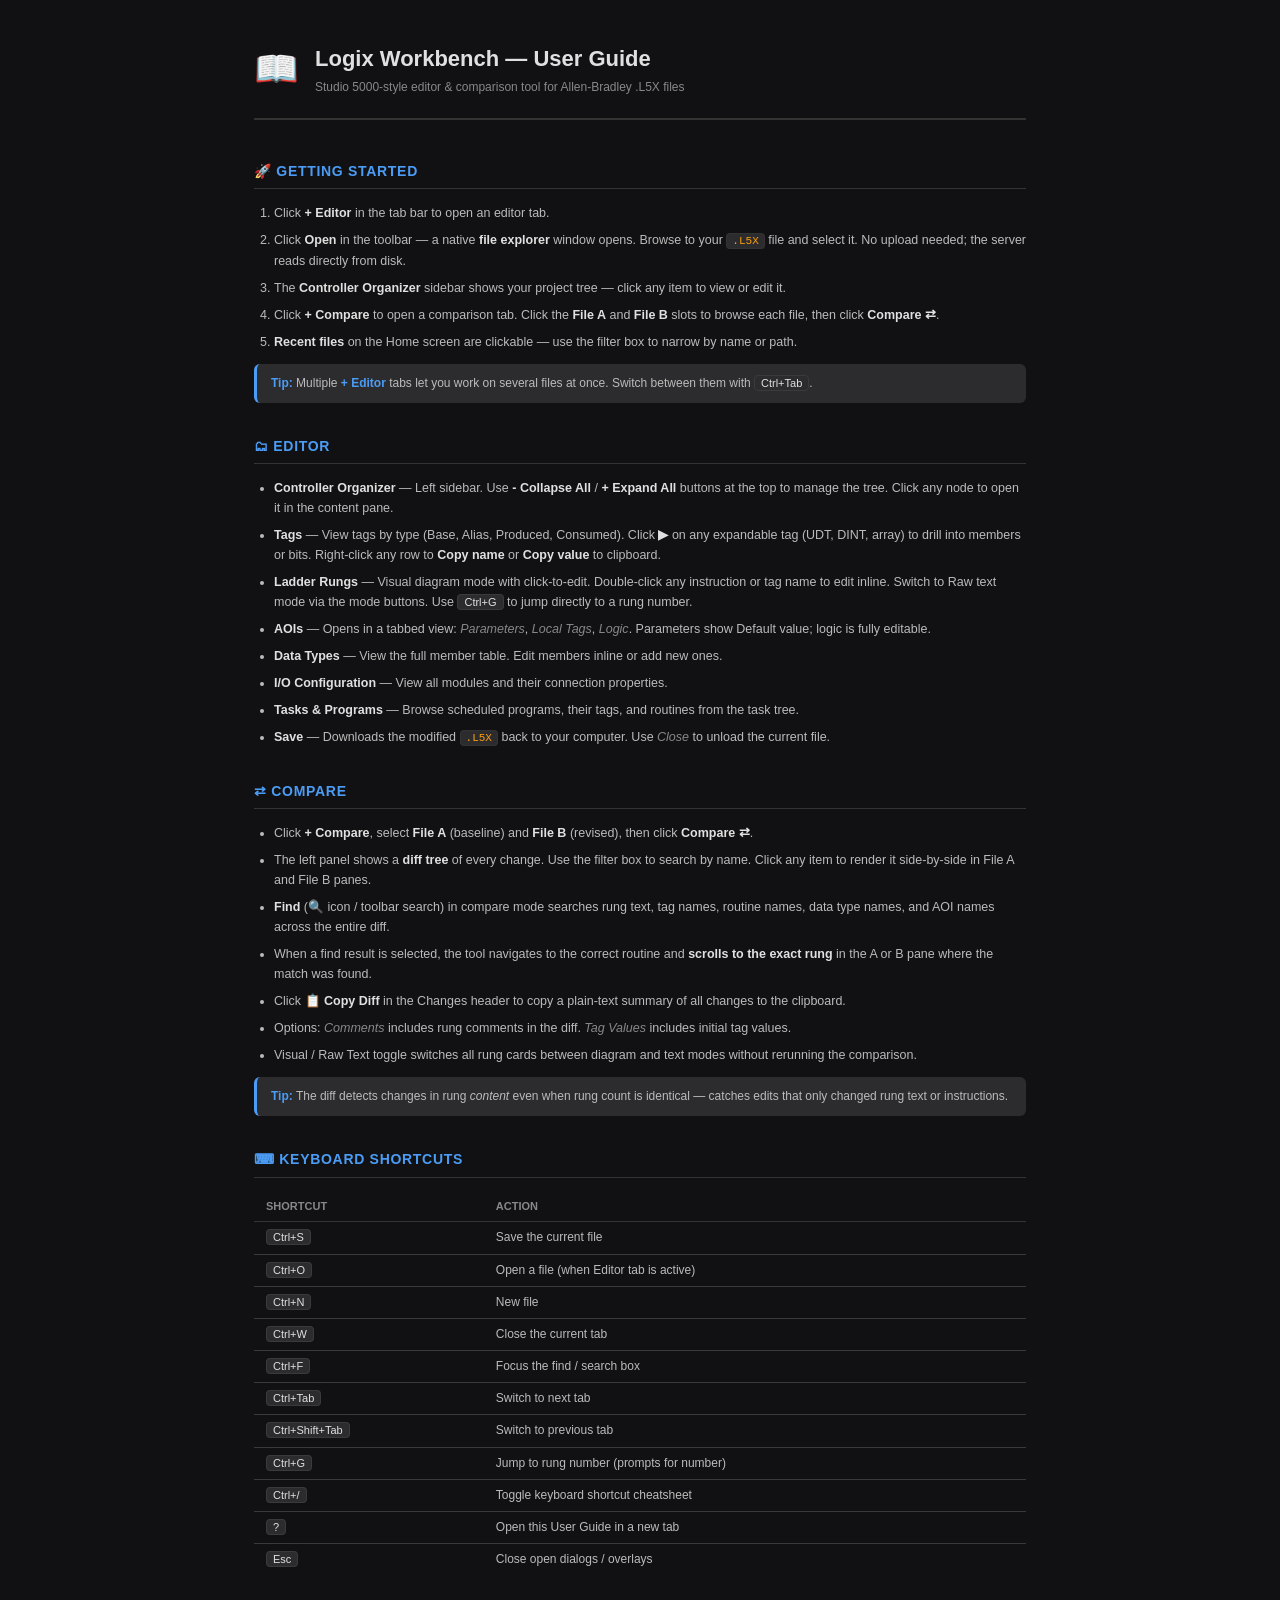
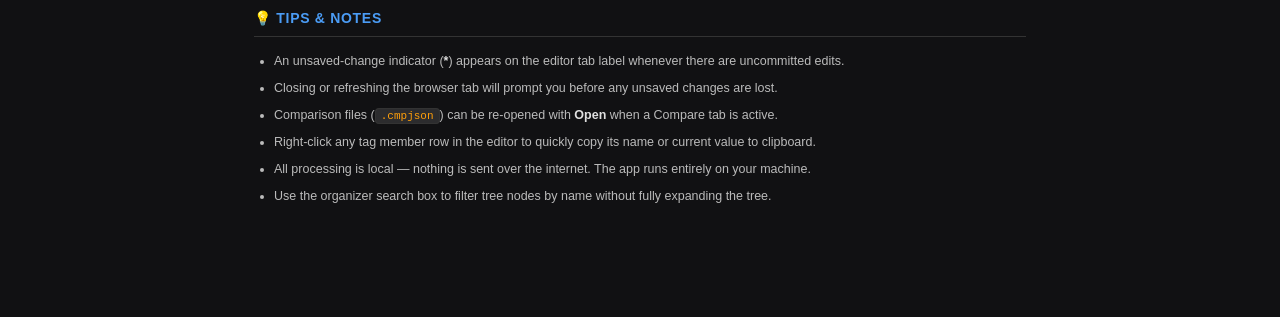
==== frontend/guide.html @ a36ace5b "frontend: user guide page" ====
<!DOCTYPE html>
<html lang="en">
<head>
<meta charset="UTF-8">
<meta name="viewport" content="width=device-width,initial-scale=1">
<title>Logix Workbench — User Guide</title>
<style>
  :root {
    --bg: #111113; --surface1: #1a1a1c; --surface2: #2c2c2e; --surface3: #3a3a3c;
    --border: #333; --text1: #e0e0e0; --text2: #bbb; --text3: #888;
    --accent: #4b9cf5; --green: #34c759; --red: #ff453a; --orange: #ff9f0a;
  }
  * { box-sizing: border-box; margin: 0; padding: 0; }
  body {
    background: var(--bg); color: var(--text1);
    font-family: -apple-system, BlinkMacSystemFont, "Segoe UI", sans-serif;
    font-size: 13px; line-height: 1.6;
  }
  .page { max-width: 820px; margin: 0 auto; padding: 40px 24px 80px; }
  .pageHeader {
    display: flex; align-items: center; gap: 16px; margin-bottom: 40px;
    padding-bottom: 20px; border-bottom: 2px solid var(--border);
  }
  .pageIcon { font-size: 36px; }
  .pageHeader h1 { font-size: 22px; font-weight: 700; }
  .pageHeader p { font-size: 12px; color: var(--text3); margin-top: 2px; }
  section { margin-bottom: 32px; }
  h2 {
    font-size: 14px; font-weight: 700; color: var(--accent);
    padding-bottom: 6px; border-bottom: 1px solid var(--border);
    margin-bottom: 14px; text-transform: uppercase; letter-spacing: .05em;
  }
  ol, ul { padding-left: 20px; }
  li { font-size: 12.5px; color: var(--text2); margin-bottom: 7px; }
  li strong { color: var(--text1); }
  li em { color: var(--text3); }
  table { border-collapse: collapse; width: 100%; font-size: 12px; }
  th { text-align: left; padding: 6px 12px; color: var(--text3); font-weight: 600;
       border-bottom: 1px solid var(--border); font-size: 11px; text-transform: uppercase; }
  td { padding: 6px 12px; color: var(--text2); border-bottom: 1px solid var(--surface3); }
  tr:last-child td { border-bottom: none; }
  kbd {
    background: var(--surface2); border: 1px solid var(--surface3);
    border-radius: 4px; padding: 1px 6px; font-size: 11px;
    font-family: inherit; white-space: nowrap; color: var(--text1);
  }
  .tip {
    background: var(--surface2); border-left: 3px solid var(--accent);
    border-radius: 6px; padding: 10px 14px; font-size: 12px;
    color: var(--text2); margin: 12px 0;
  }
  .tip strong { color: var(--accent); }
  code {
    font-family: "Cascadia Code", "Consolas", monospace; font-size: 11px;
    background: var(--surface2); border: 1px solid var(--border);
    border-radius: 4px; padding: 1px 5px; color: var(--orange);
  }
</style>
</head>
<body>
<div class="page">

  <div class="pageHeader">
    <div class="pageIcon">&#x1F4D6;</div>
    <div>
      <h1>Logix Workbench &mdash; User Guide</h1>
      <p>Studio 5000-style editor &amp; comparison tool for Allen-Bradley .L5X files</p>
    </div>
  </div>

  <!-- ── Getting Started ─────────────────────────────── -->
  <section>
    <h2>&#x1F680; Getting Started</h2>
    <ol>
      <li>Click <strong>+ Editor</strong> in the tab bar to open an editor tab.</li>
      <li>Click <strong>Open</strong> in the toolbar &mdash; a native <strong>file explorer</strong> window opens. Browse to your <code>.L5X</code> file and select it. No upload needed; the server reads directly from disk.</li>
      <li>The <strong>Controller Organizer</strong> sidebar shows your project tree &mdash; click any item to view or edit it.</li>
      <li>Click <strong>+ Compare</strong> to open a comparison tab. Click the <strong>File A</strong> and <strong>File B</strong> slots to browse each file, then click <strong>Compare &#x21c4;</strong>.</li>
      <li><strong>Recent files</strong> on the Home screen are clickable &mdash; use the filter box to narrow by name or path.</li>
    </ol>
    <div class="tip"><strong>Tip:</strong> Multiple <strong>+ Editor</strong> tabs let you work on several files at once. Switch between them with <kbd>Ctrl+Tab</kbd>.</div>
  </section>

  <!-- ── Editor ──────────────────────────────────────── -->
  <section>
    <h2>&#x1F5C2; Editor</h2>
    <ul>
      <li><strong>Controller Organizer</strong> &mdash; Left sidebar. Use <strong>- Collapse All</strong> / <strong>+ Expand All</strong> buttons at the top to manage the tree. Click any node to open it in the content pane.</li>
      <li><strong>Tags</strong> &mdash; View tags by type (Base, Alias, Produced, Consumed). Click <strong>&#x25B6;</strong> on any expandable tag (UDT, DINT, array) to drill into members or bits. Right-click any row to <strong>Copy name</strong> or <strong>Copy value</strong> to clipboard.</li>
      <li><strong>Ladder Rungs</strong> &mdash; Visual diagram mode with click-to-edit. Double-click any instruction or tag name to edit inline. Switch to Raw text mode via the mode buttons. Use <kbd>Ctrl+G</kbd> to jump directly to a rung number.</li>
      <li><strong>AOIs</strong> &mdash; Opens in a tabbed view: <em>Parameters</em>, <em>Local Tags</em>, <em>Logic</em>. Parameters show Default value; logic is fully editable.</li>
      <li><strong>Data Types</strong> &mdash; View the full member table. Edit members inline or add new ones.</li>
      <li><strong>I/O Configuration</strong> &mdash; View all modules and their connection properties.</li>
      <li><strong>Tasks &amp; Programs</strong> &mdash; Browse scheduled programs, their tags, and routines from the task tree.</li>
      <li><strong>Save</strong> &mdash; Downloads the modified <code>.L5X</code> back to your computer. Use <em>Close</em> to unload the current file.</li>
    </ul>
  </section>

  <!-- ── Compare ─────────────────────────────────────── -->
  <section>
    <h2>&#x21c4; Compare</h2>
    <ul>
      <li>Click <strong>+ Compare</strong>, select <strong>File A</strong> (baseline) and <strong>File B</strong> (revised), then click <strong>Compare &#x21c4;</strong>.</li>
      <li>The left panel shows a <strong>diff tree</strong> of every change. Use the filter box to search by name. Click any item to render it side-by-side in File A and File B panes.</li>
      <li><strong>Find</strong> (&#x1F50D; icon / toolbar search) in compare mode searches rung text, tag names, routine names, data type names, and AOI names across the entire diff.</li>
      <li>When a find result is selected, the tool navigates to the correct routine and <strong>scrolls to the exact rung</strong> in the A or B pane where the match was found.</li>
      <li>Click <strong>&#x1F4CB; Copy Diff</strong> in the Changes header to copy a plain-text summary of all changes to the clipboard.</li>
      <li>Options: <em>Comments</em> includes rung comments in the diff. <em>Tag Values</em> includes initial tag values.</li>
      <li>Visual / Raw Text toggle switches all rung cards between diagram and text modes without rerunning the comparison.</li>
    </ul>
    <div class="tip"><strong>Tip:</strong> The diff detects changes in rung <em>content</em> even when rung count is identical &mdash; catches edits that only changed rung text or instructions.</div>
  </section>

  <!-- ── Keyboard Shortcuts ──────────────────────────── -->
  <section>
    <h2>&#x2328; Keyboard Shortcuts</h2>
    <table>
      <thead><tr><th>Shortcut</th><th>Action</th></tr></thead>
      <tbody>
        <tr><td><kbd>Ctrl+S</kbd></td><td>Save the current file</td></tr>
        <tr><td><kbd>Ctrl+O</kbd></td><td>Open a file (when Editor tab is active)</td></tr>
        <tr><td><kbd>Ctrl+N</kbd></td><td>New file</td></tr>
        <tr><td><kbd>Ctrl+W</kbd></td><td>Close the current tab</td></tr>
        <tr><td><kbd>Ctrl+F</kbd></td><td>Focus the find / search box</td></tr>
        <tr><td><kbd>Ctrl+Tab</kbd></td><td>Switch to next tab</td></tr>
        <tr><td><kbd>Ctrl+Shift+Tab</kbd></td><td>Switch to previous tab</td></tr>
        <tr><td><kbd>Ctrl+G</kbd></td><td>Jump to rung number (prompts for number)</td></tr>
        <tr><td><kbd>Ctrl+/</kbd></td><td>Toggle keyboard shortcut cheatsheet</td></tr>
        <tr><td><kbd>?</kbd></td><td>Open this User Guide in a new tab</td></tr>
        <tr><td><kbd>Esc</kbd></td><td>Close open dialogs / overlays</td></tr>
      </tbody>
    </table>
  </section>

  <!-- ── Tips ────────────────────────────────────────── -->
  <section>
    <h2>&#x1F4A1; Tips &amp; Notes</h2>
    <ul>
      <li>An unsaved-change indicator (<strong>*</strong>) appears on the editor tab label whenever there are uncommitted edits.</li>
      <li>Closing or refreshing the browser tab will prompt you before any unsaved changes are lost.</li>
      <li>Comparison files (<code>.cmpjson</code>) can be re-opened with <strong>Open</strong> when a Compare tab is active.</li>
      <li>Right-click any tag member row in the editor to quickly copy its name or current value to clipboard.</li>
      <li>All processing is local &mdash; nothing is sent over the internet. The app runs entirely on your machine.</li>
      <li>Use the organizer search box to filter tree nodes by name without fully expanding the tree.</li>
    </ul>
  </section>

</div>
</body>
</html>
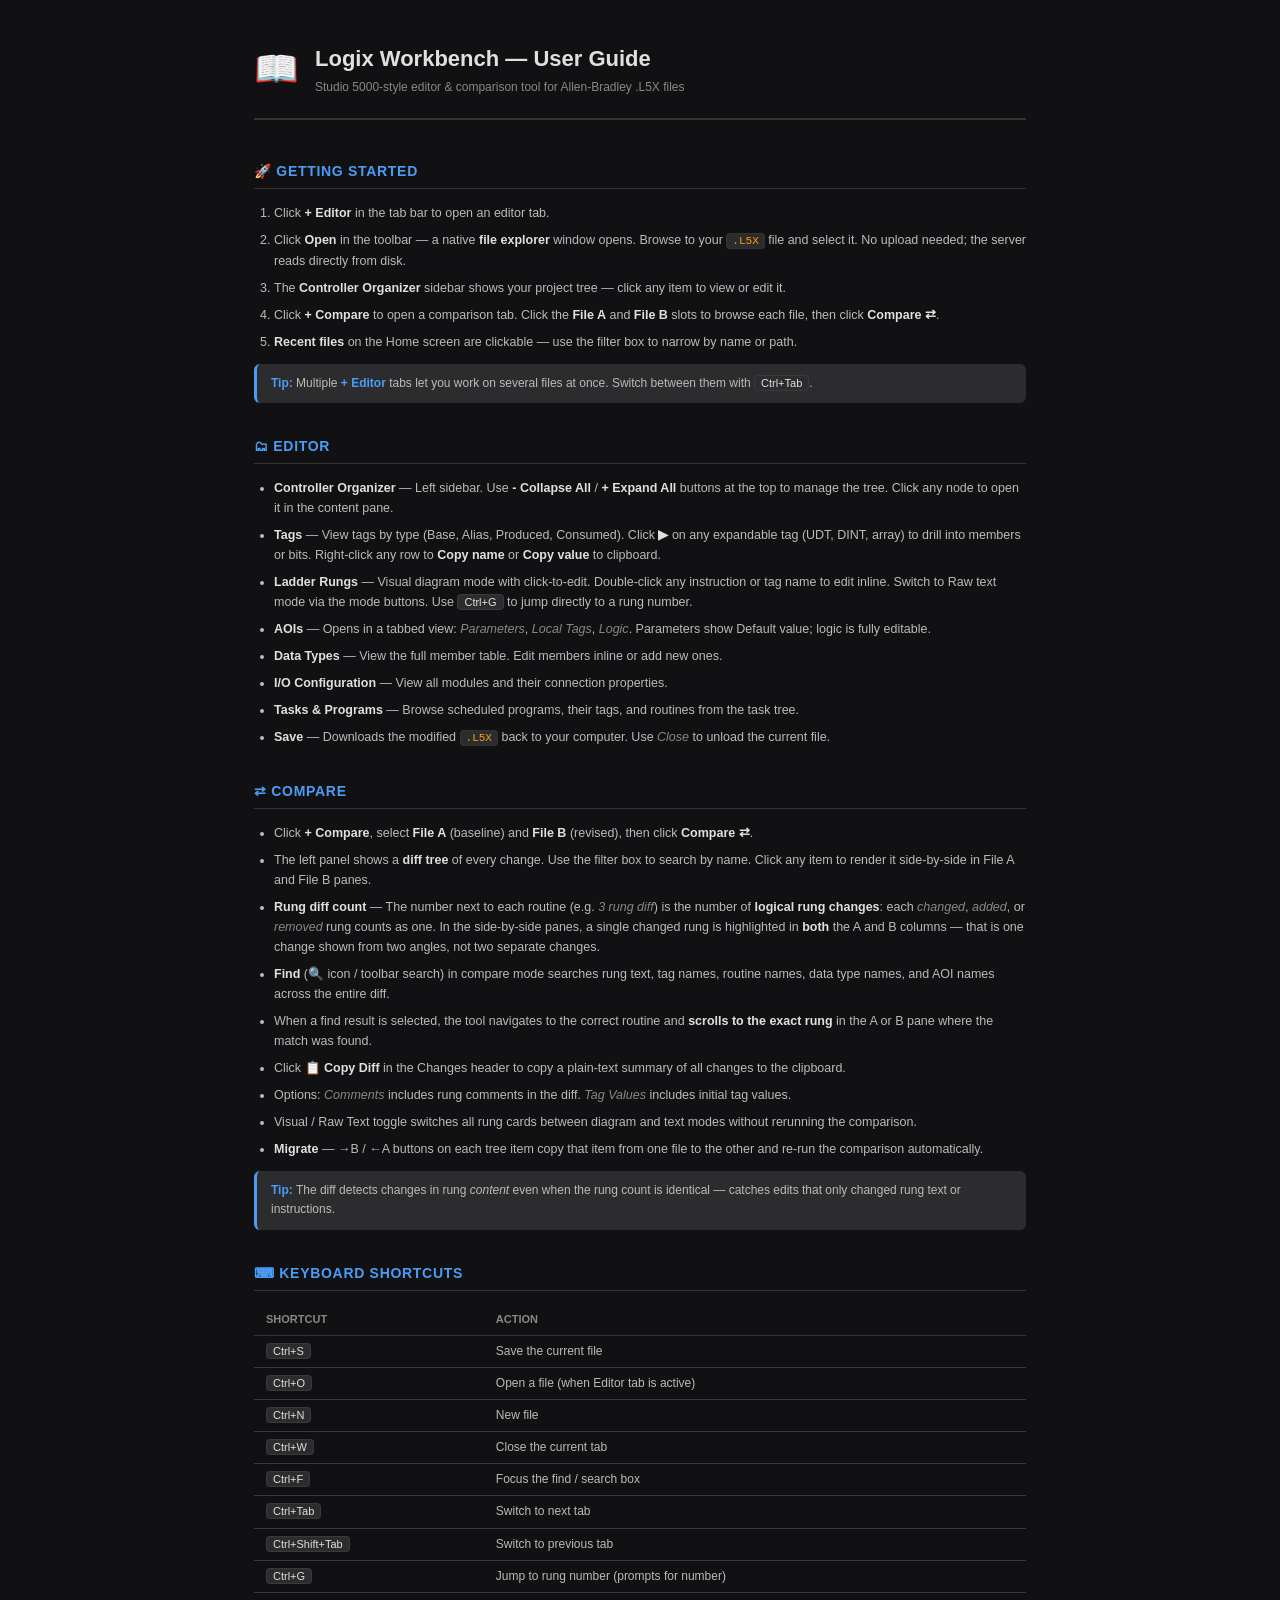
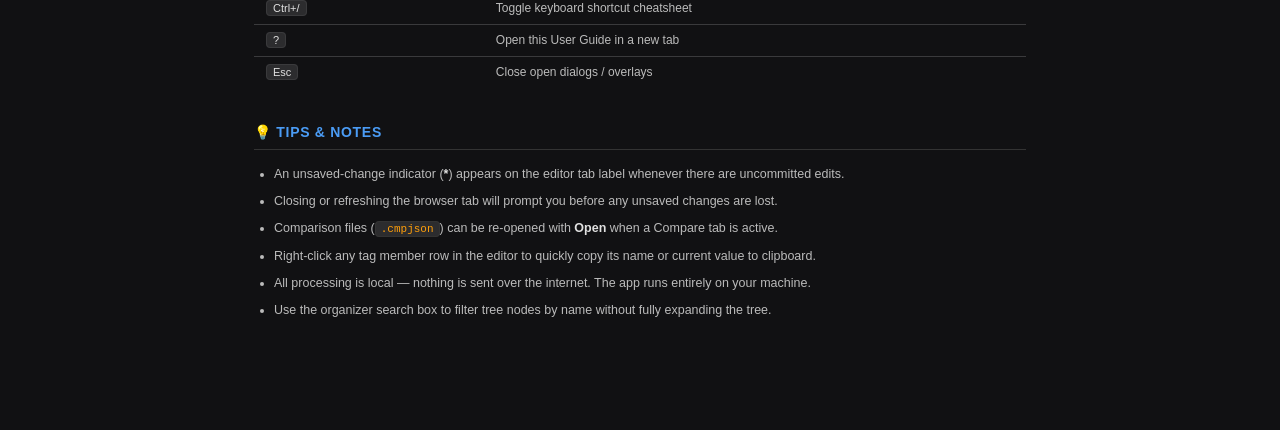
==== commit 0def542a: "fix: frontend/guide.html" ====
--- a/frontend/guide.html
+++ b/frontend/guide.html
@@ -102,13 +102,15 @@
     <ul>
       <li>Click <strong>+ Compare</strong>, select <strong>File A</strong> (baseline) and <strong>File B</strong> (revised), then click <strong>Compare &#x21c4;</strong>.</li>
       <li>The left panel shows a <strong>diff tree</strong> of every change. Use the filter box to search by name. Click any item to render it side-by-side in File A and File B panes.</li>
+      <li><strong>Rung diff count</strong> &mdash; The number next to each routine (e.g. <em>3 rung diff</em>) is the number of <strong>logical rung changes</strong>: each <em>changed</em>, <em>added</em>, or <em>removed</em> rung counts as one. In the side-by-side panes, a single changed rung is highlighted in <strong>both</strong> the A and B columns &mdash; that is one change shown from two angles, not two separate changes.</li>
       <li><strong>Find</strong> (&#x1F50D; icon / toolbar search) in compare mode searches rung text, tag names, routine names, data type names, and AOI names across the entire diff.</li>
       <li>When a find result is selected, the tool navigates to the correct routine and <strong>scrolls to the exact rung</strong> in the A or B pane where the match was found.</li>
       <li>Click <strong>&#x1F4CB; Copy Diff</strong> in the Changes header to copy a plain-text summary of all changes to the clipboard.</li>
       <li>Options: <em>Comments</em> includes rung comments in the diff. <em>Tag Values</em> includes initial tag values.</li>
       <li>Visual / Raw Text toggle switches all rung cards between diagram and text modes without rerunning the comparison.</li>
+      <li><strong>Migrate</strong> &mdash; &#x2192;B / &#x2190;A buttons on each tree item copy that item from one file to the other and re-run the comparison automatically.</li>
     </ul>
-    <div class="tip"><strong>Tip:</strong> The diff detects changes in rung <em>content</em> even when rung count is identical &mdash; catches edits that only changed rung text or instructions.</div>
+    <div class="tip"><strong>Tip:</strong> The diff detects changes in rung <em>content</em> even when the rung count is identical &mdash; catches edits that only changed rung text or instructions.</div>
   </section>
 
   <!-- ── Keyboard Shortcuts ──────────────────────────── -->
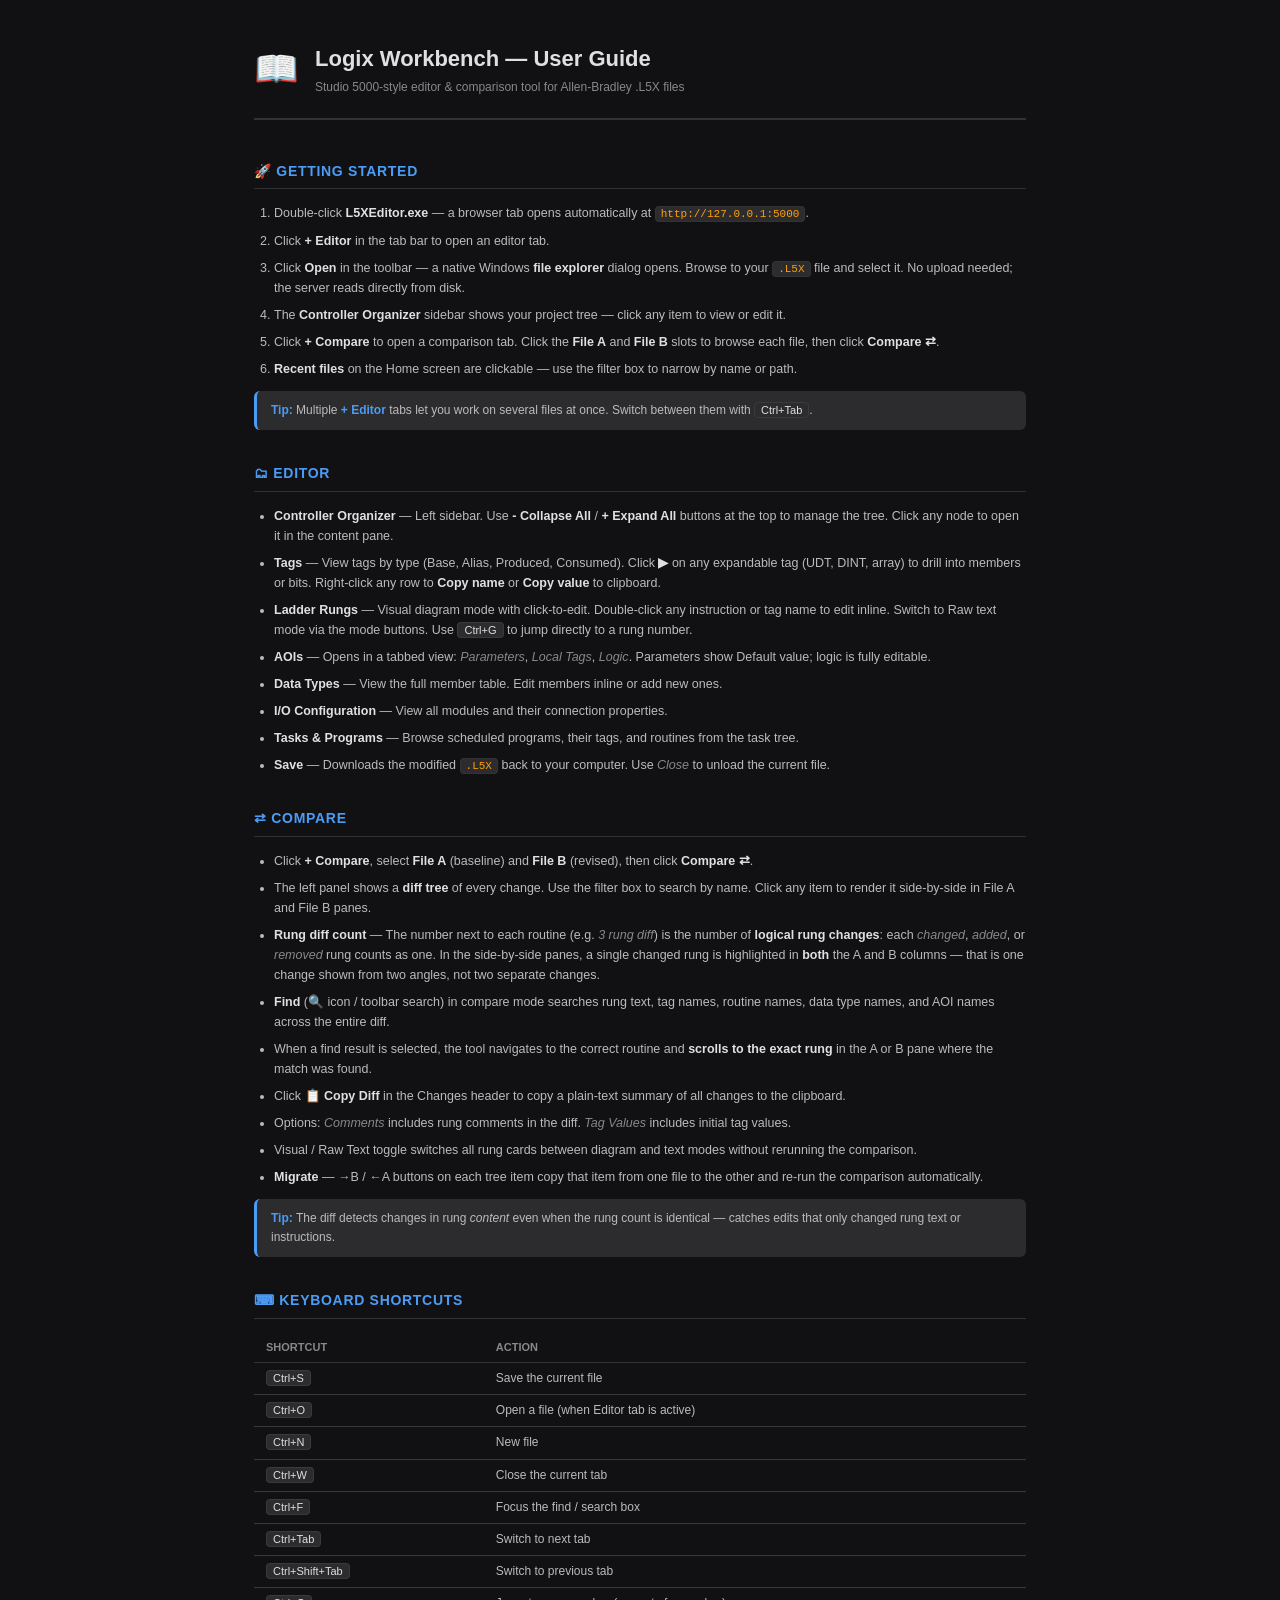
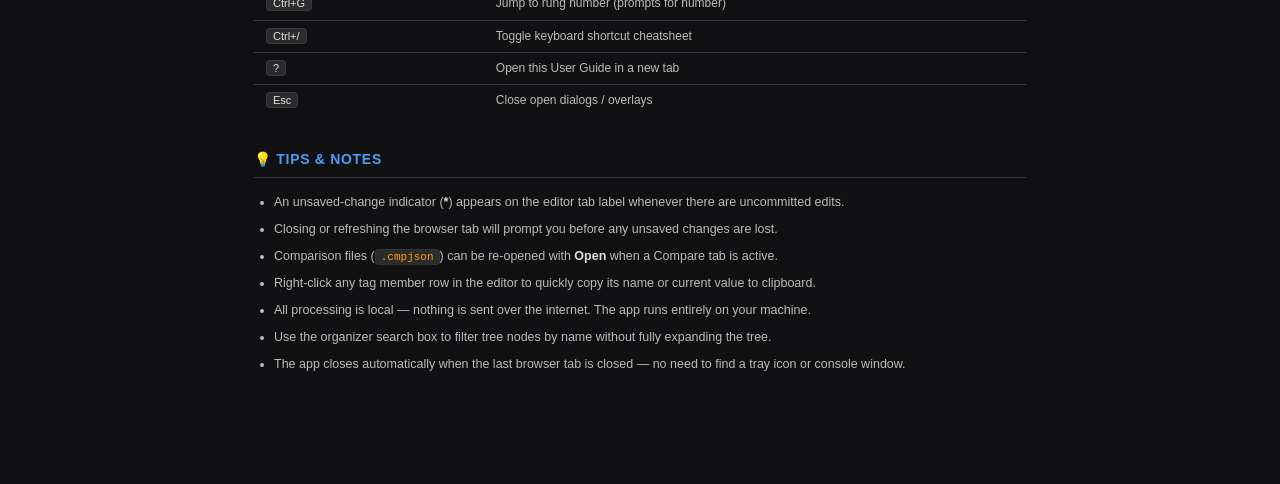
==== commit 94986205: "fix: frontend/guide.html" ====
--- a/frontend/guide.html
+++ b/frontend/guide.html
@@ -72,8 +72,9 @@
   <section>
     <h2>&#x1F680; Getting Started</h2>
     <ol>
+      <li>Double-click <strong>L5XEditor.exe</strong> &mdash; a browser tab opens automatically at <code>http://127.0.0.1:5000</code>.</li>
       <li>Click <strong>+ Editor</strong> in the tab bar to open an editor tab.</li>
-      <li>Click <strong>Open</strong> in the toolbar &mdash; a native <strong>file explorer</strong> window opens. Browse to your <code>.L5X</code> file and select it. No upload needed; the server reads directly from disk.</li>
+      <li>Click <strong>Open</strong> in the toolbar &mdash; a native Windows <strong>file explorer</strong> dialog opens. Browse to your <code>.L5X</code> file and select it. No upload needed; the server reads directly from disk.</li>
       <li>The <strong>Controller Organizer</strong> sidebar shows your project tree &mdash; click any item to view or edit it.</li>
       <li>Click <strong>+ Compare</strong> to open a comparison tab. Click the <strong>File A</strong> and <strong>File B</strong> slots to browse each file, then click <strong>Compare &#x21c4;</strong>.</li>
       <li><strong>Recent files</strong> on the Home screen are clickable &mdash; use the filter box to narrow by name or path.</li>
@@ -144,6 +145,7 @@
       <li>Right-click any tag member row in the editor to quickly copy its name or current value to clipboard.</li>
       <li>All processing is local &mdash; nothing is sent over the internet. The app runs entirely on your machine.</li>
       <li>Use the organizer search box to filter tree nodes by name without fully expanding the tree.</li>
+      <li>The app closes automatically when the last browser tab is closed &mdash; no need to find a tray icon or console window.</li>
     </ul>
   </section>
 
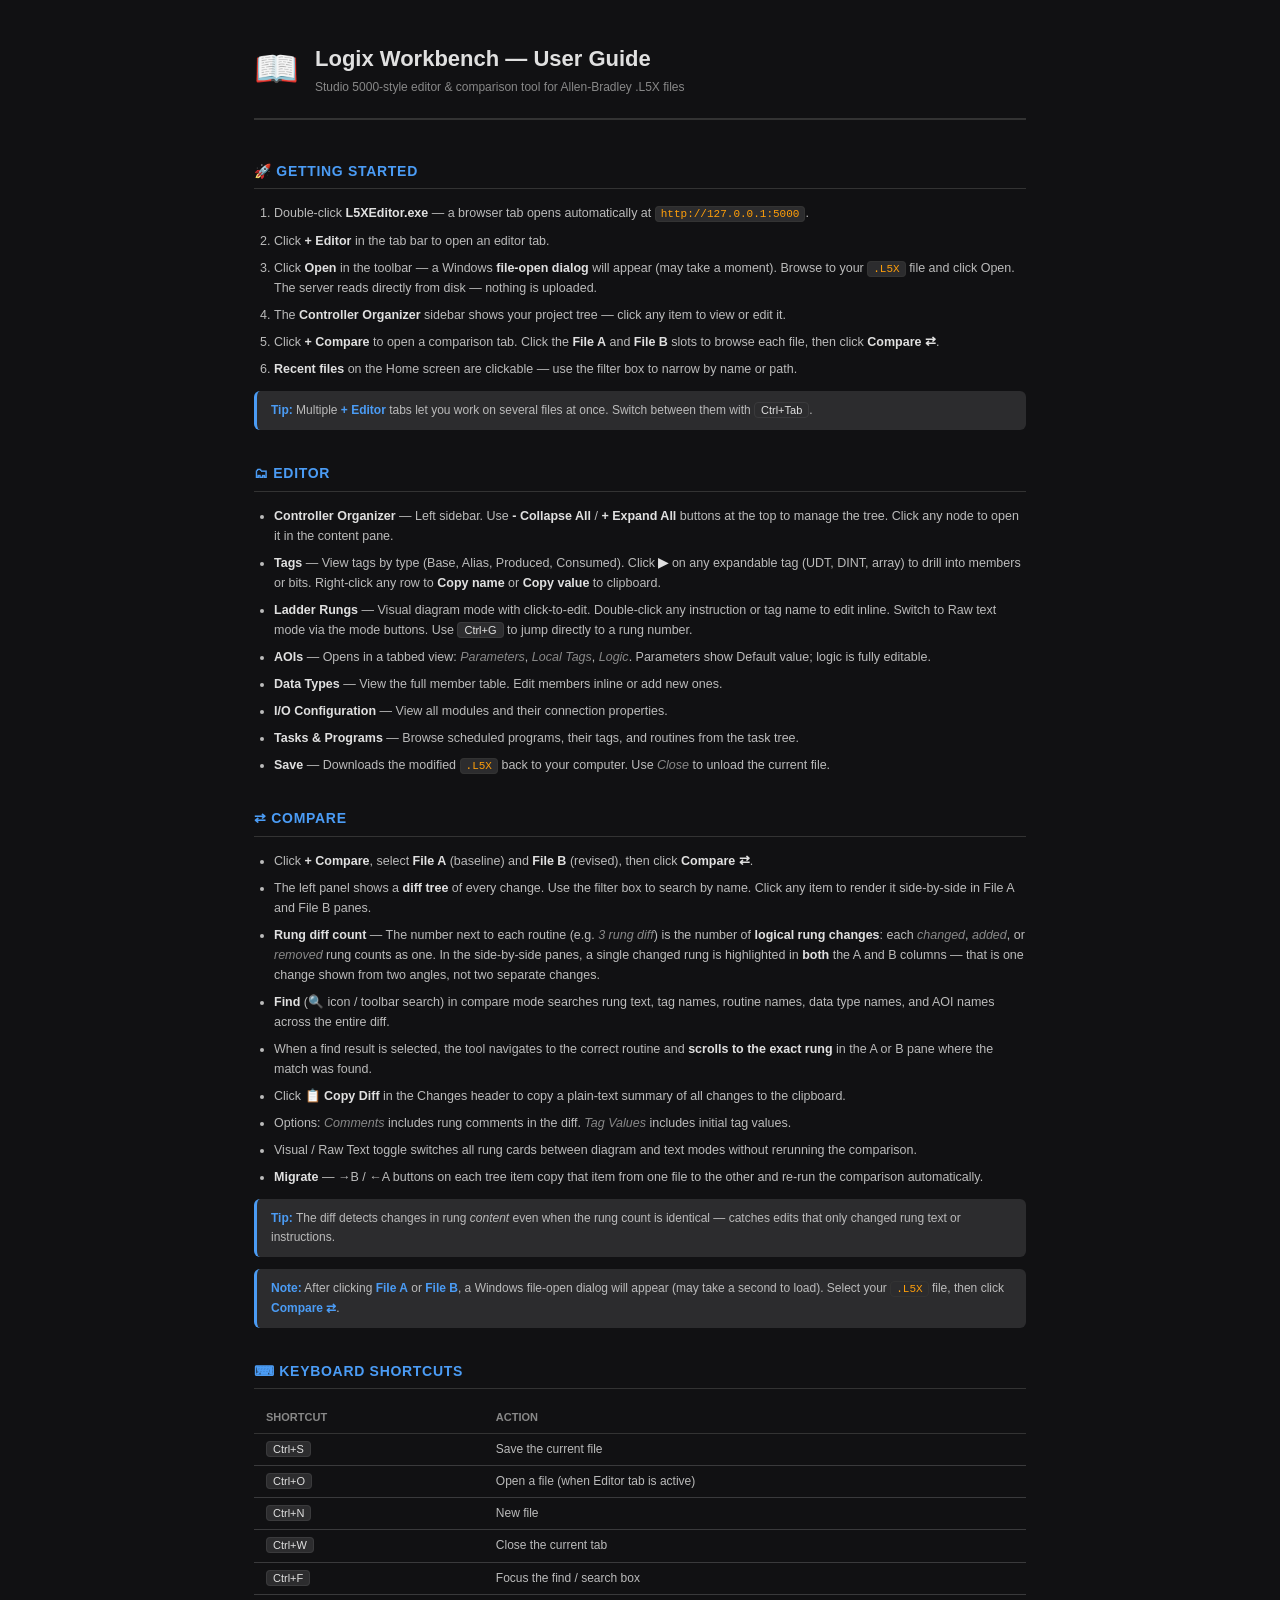
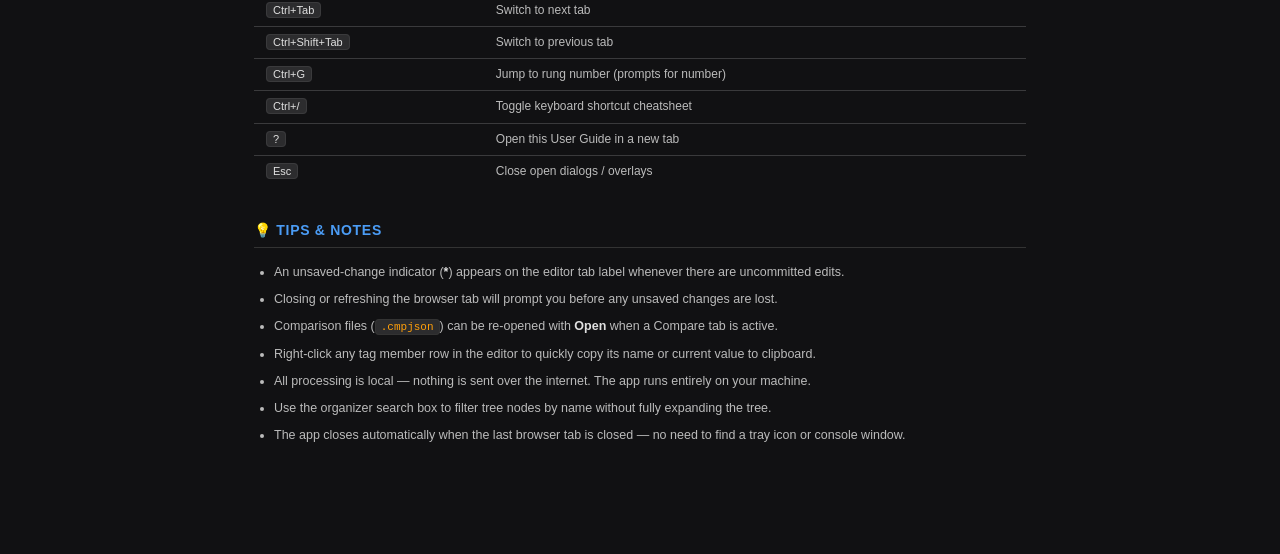
==== commit f22942e9: "fix: frontend/guide.html" ====
--- a/frontend/guide.html
+++ b/frontend/guide.html
@@ -74,7 +74,7 @@
     <ol>
       <li>Double-click <strong>L5XEditor.exe</strong> &mdash; a browser tab opens automatically at <code>http://127.0.0.1:5000</code>.</li>
       <li>Click <strong>+ Editor</strong> in the tab bar to open an editor tab.</li>
-      <li>Click <strong>Open</strong> in the toolbar &mdash; a native Windows <strong>file explorer</strong> dialog opens. Browse to your <code>.L5X</code> file and select it. No upload needed; the server reads directly from disk.</li>
+      <li>Click <strong>Open</strong> in the toolbar &mdash; a Windows <strong>file-open dialog</strong> will appear (may take a moment). Browse to your <code>.L5X</code> file and click Open. The server reads directly from disk &mdash; nothing is uploaded.</li>
       <li>The <strong>Controller Organizer</strong> sidebar shows your project tree &mdash; click any item to view or edit it.</li>
       <li>Click <strong>+ Compare</strong> to open a comparison tab. Click the <strong>File A</strong> and <strong>File B</strong> slots to browse each file, then click <strong>Compare &#x21c4;</strong>.</li>
       <li><strong>Recent files</strong> on the Home screen are clickable &mdash; use the filter box to narrow by name or path.</li>
@@ -112,6 +112,7 @@
       <li><strong>Migrate</strong> &mdash; &#x2192;B / &#x2190;A buttons on each tree item copy that item from one file to the other and re-run the comparison automatically.</li>
     </ul>
     <div class="tip"><strong>Tip:</strong> The diff detects changes in rung <em>content</em> even when the rung count is identical &mdash; catches edits that only changed rung text or instructions.</div>
+    <div class="tip"><strong>Note:</strong> After clicking <strong>File A</strong> or <strong>File B</strong>, a Windows file-open dialog will appear (may take a second to load). Select your <code>.L5X</code> file, then click <strong>Compare &#x21c4;</strong>.</div>
   </section>
 
   <!-- ── Keyboard Shortcuts ──────────────────────────── -->
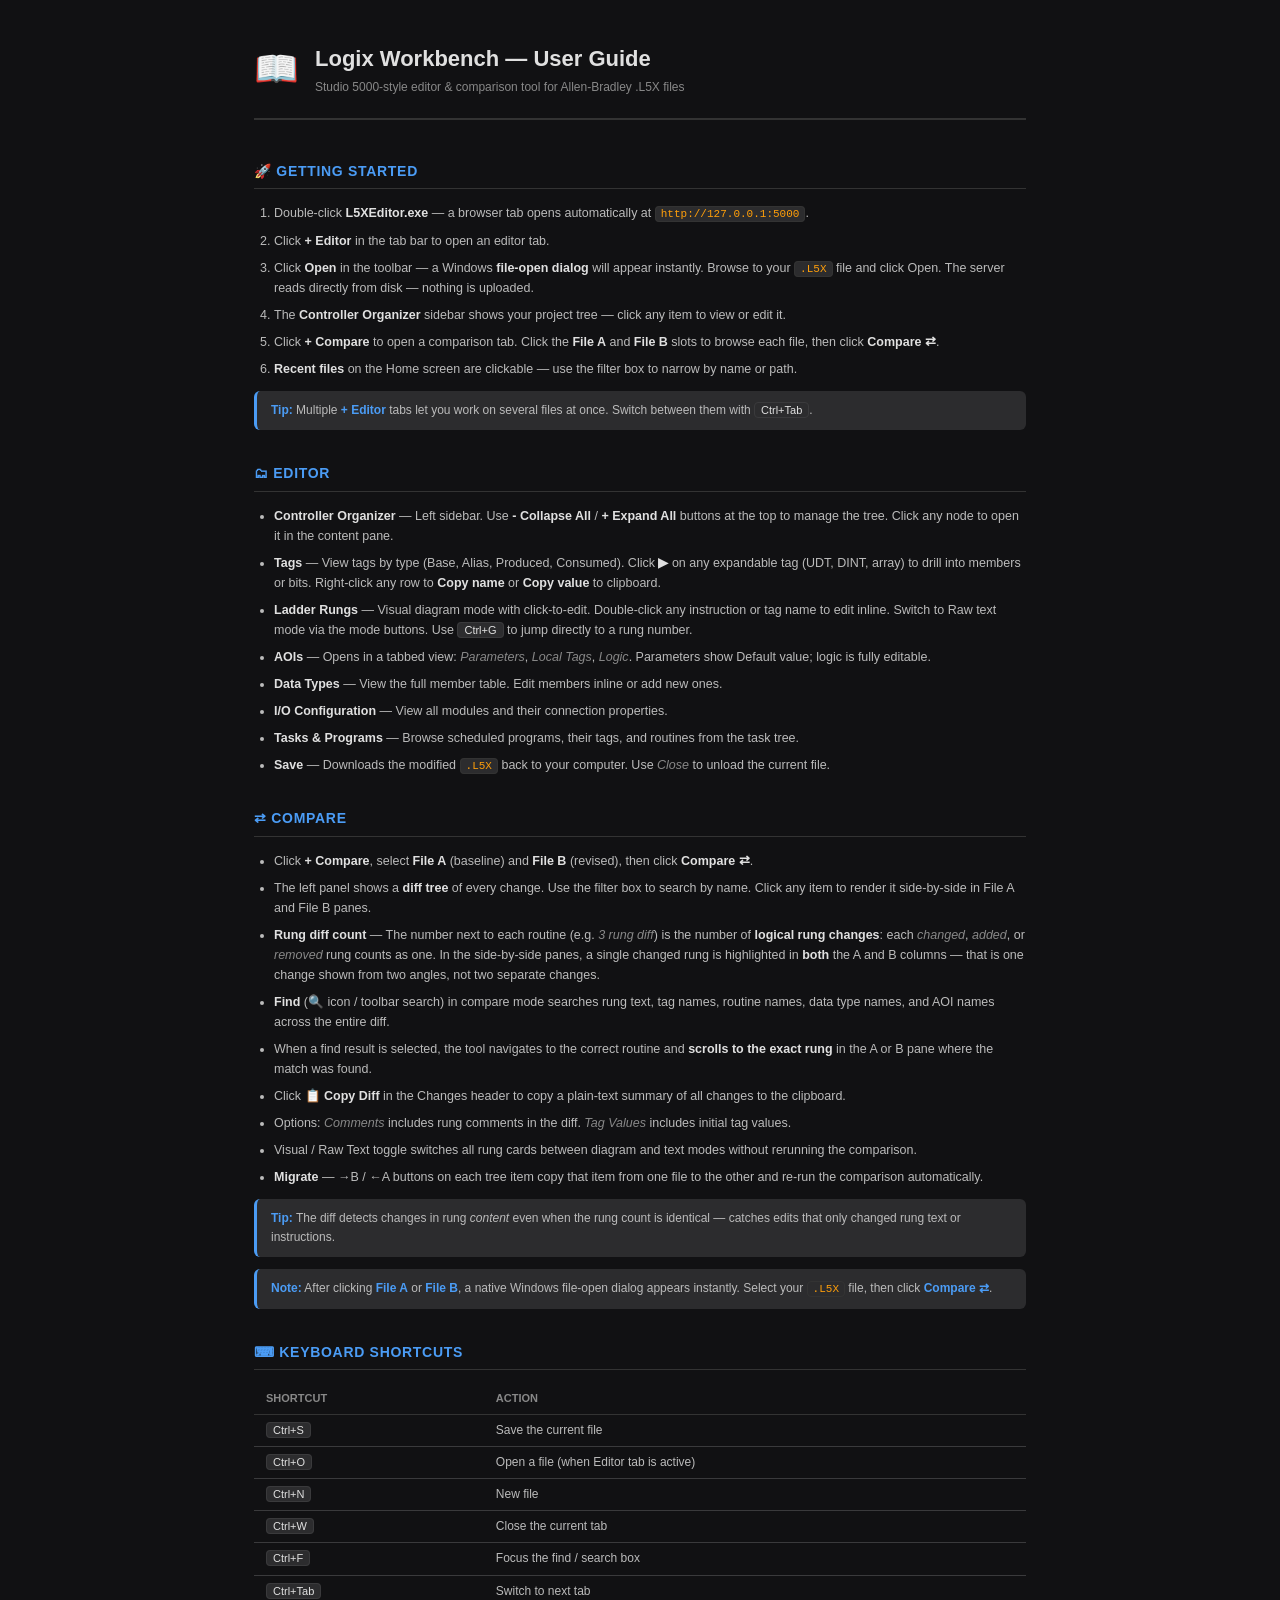
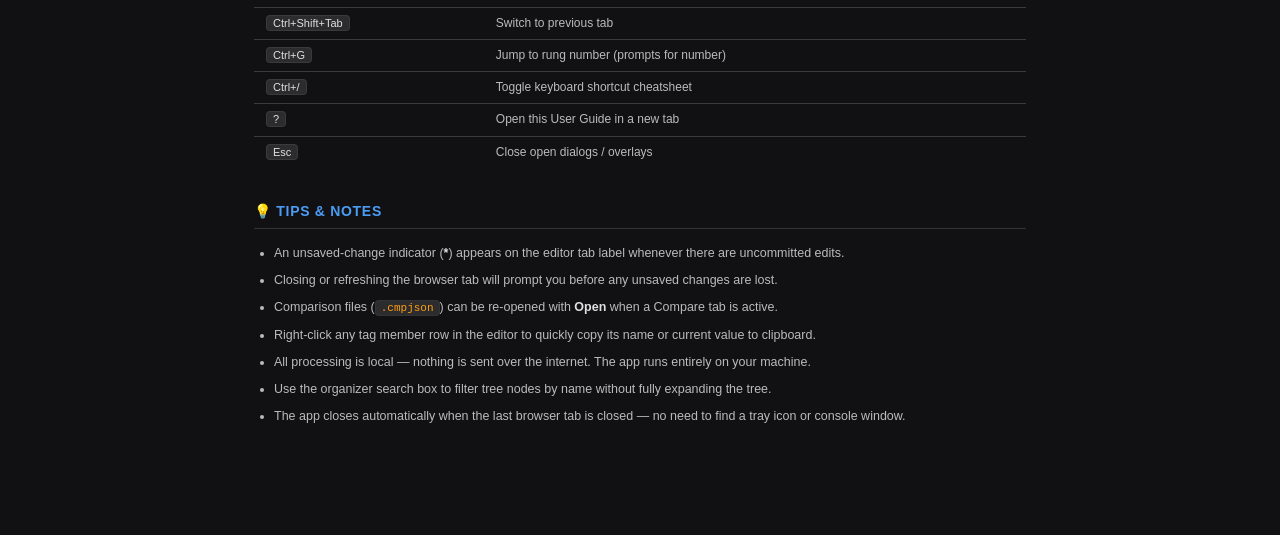
==== commit 90b95236: "docs: update guide - file dialog is now instant (native COM)" ====
--- a/frontend/guide.html
+++ b/frontend/guide.html
@@ -74,7 +74,7 @@
     <ol>
       <li>Double-click <strong>L5XEditor.exe</strong> &mdash; a browser tab opens automatically at <code>http://127.0.0.1:5000</code>.</li>
       <li>Click <strong>+ Editor</strong> in the tab bar to open an editor tab.</li>
-      <li>Click <strong>Open</strong> in the toolbar &mdash; a Windows <strong>file-open dialog</strong> will appear (may take a moment). Browse to your <code>.L5X</code> file and click Open. The server reads directly from disk &mdash; nothing is uploaded.</li>
+      <li>Click <strong>Open</strong> in the toolbar &mdash; a Windows <strong>file-open dialog</strong> will appear instantly. Browse to your <code>.L5X</code> file and click Open. The server reads directly from disk &mdash; nothing is uploaded.</li>
       <li>The <strong>Controller Organizer</strong> sidebar shows your project tree &mdash; click any item to view or edit it.</li>
       <li>Click <strong>+ Compare</strong> to open a comparison tab. Click the <strong>File A</strong> and <strong>File B</strong> slots to browse each file, then click <strong>Compare &#x21c4;</strong>.</li>
       <li><strong>Recent files</strong> on the Home screen are clickable &mdash; use the filter box to narrow by name or path.</li>
@@ -112,7 +112,7 @@
       <li><strong>Migrate</strong> &mdash; &#x2192;B / &#x2190;A buttons on each tree item copy that item from one file to the other and re-run the comparison automatically.</li>
     </ul>
     <div class="tip"><strong>Tip:</strong> The diff detects changes in rung <em>content</em> even when the rung count is identical &mdash; catches edits that only changed rung text or instructions.</div>
-    <div class="tip"><strong>Note:</strong> After clicking <strong>File A</strong> or <strong>File B</strong>, a Windows file-open dialog will appear (may take a second to load). Select your <code>.L5X</code> file, then click <strong>Compare &#x21c4;</strong>.</div>
+    <div class="tip"><strong>Note:</strong> After clicking <strong>File A</strong> or <strong>File B</strong>, a native Windows file-open dialog appears instantly. Select your <code>.L5X</code> file, then click <strong>Compare &#x21c4;</strong>.</div>
   </section>
 
   <!-- ── Keyboard Shortcuts ──────────────────────────── -->
